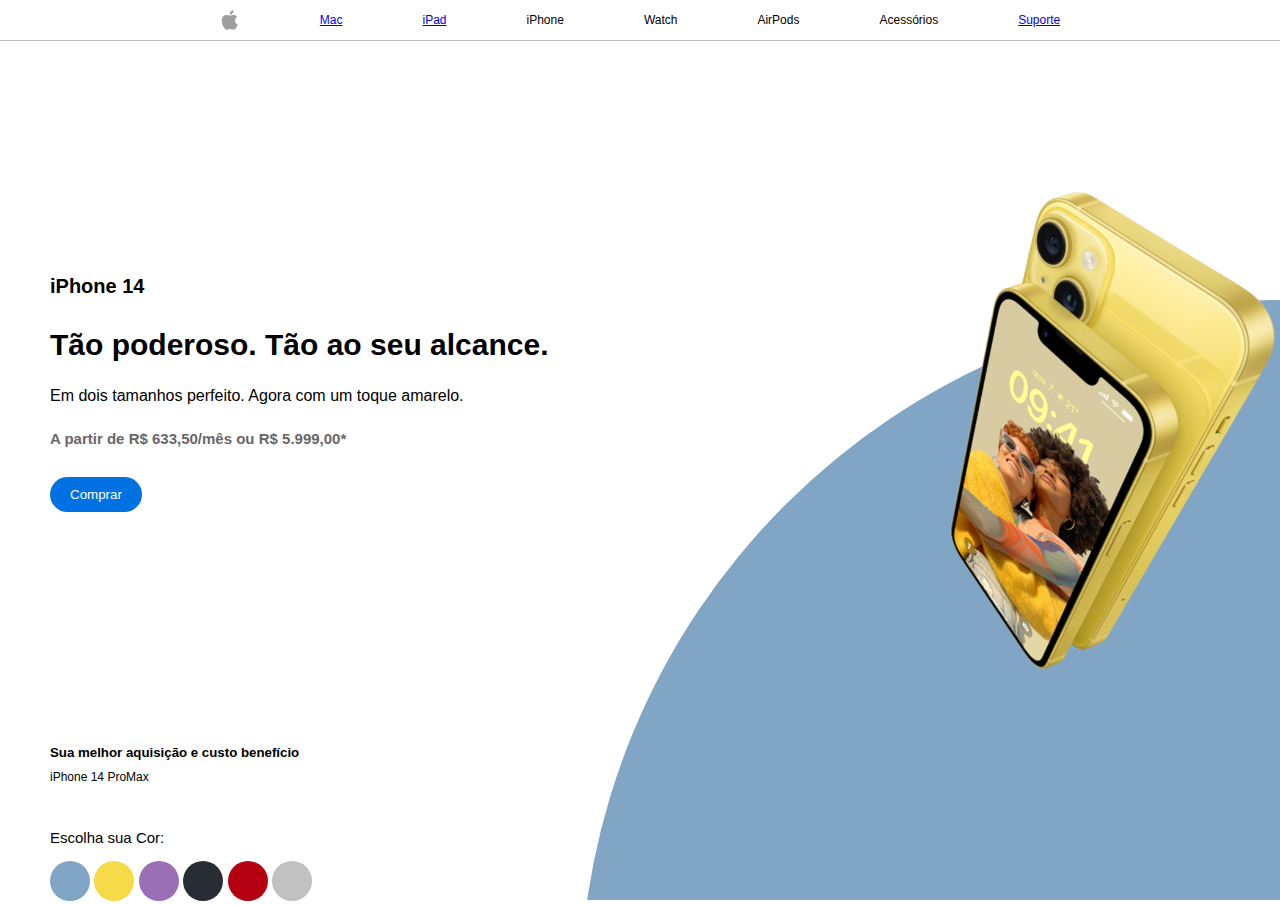
==== Projeto Aplle/index.aplle.html @ dffd0b6b "Primeira alterção apple" ====
<!DOCTYPE html>
<html lang="pt-br">

<head>
    <meta charset="UTF-8">
    <meta name="viewport" content="width=device-width, initial-scale=1.0">
    <link rel="stylesheet" href="apple.css">
    <title> Projeto Aplle</title>
</head>

<body>
    <header>
     <img class="logo-1" src="./img/logo (1).png">
    
        <div class="links">
            <a href="https://www.apple.com/br/">Mac</a>
            <a href="https://www.apple.com/br/ipad/">iPad</a>
            <a>iPhone</a>
            <a>Watch</a>
            <a>AirPods</a>
            <a>Acessórios</a>
            <a href="https://support.apple.com/pt-br?cid=gn-ols-home-hp-tab">Suporte</a>
        </div>
    </header>
    <div class="texto-img">
        <div class="textos">
            <h1 class="titulo-iphone">iPhone 14</h1>
            <h3 class="texto-principal">Tão poderoso. Tão ao seu alcance.</h3>
            <p>Em dois tamanhos perfeito. Agora com um toque amarelo.</p>
            <h3 class="valores">A partir de R$ 633,50/mês ou R$ 5.999,00* </h3>
            <button class="comprar">Comprar</button>
        </div>


        <div class="selecao-comprar">
            <p class="escolha-cor">Escolha sua Cor:</p>
            <button class="azul troca-cor"></button>
            <button class="amarelo troca-cor"></button>
            <button class="roxo troca-cor"></button>
            <button class="preto troca-cor"></button>
            <button class="vermelho troca-cor"></button>
            <button class="branco troca-cor"></button>
        </div>


        <div class="image">
            <img src="./img/iphone-amarelo.png" class="images">
        </div>

    </div>
    <div class="circulo"></div>
    <footer>
        <h5 class="footer">Sua melhor aquisição e custo benefício</h5>
        <p class="text-footer">
            iPhone 14 ProMax
        </p>
    </footer>
</body>

</html>
---- Projeto Aplle/apple.css ----
*{
    font-family: SF Pro Display, sans-serif;
    margin: 0;
    padding: 0;   
    
}
header{
    width: 100%;
    height: 40px;
    border-bottom: 1px solid rgb(192, 189, 189);
    display: flex;
    justify-content: center;
    align-items: center;
    
    
    
}

.logo-1{
    width: 20px;
    height: 20px;
    cursor: pointer;
}

.links{
    display: flex;
    cursor: pointer;
    font-size: 12px;
    margin-left: 80px;
    gap: 80px;
    font-weight: 200;

}

.texto-img{
    display: flex;
    justify-content: space-between;
    align-items: center;
    margin-top: -100px;
    
}
.textos{
    margin: 250px 0 50px 50px;
}
.titulo-iphone{
    font-size: 20px;
    font-weight: 800;
   
}
.texto-principal{
    font-size: 30px;
    font-weight: 800;
    margin: 30px 0 25px 0;
}
p{
   margin-bottom: 25px;
}
.valores{
    color: rgba(107, 102, 102);
    font-size: 15px;
    margin-bottom: 30px;
}
.comprar{
    color: #ffffff;
    padding: 10px 20px;
    cursor: pointer;
    border-radius: 30px;
    border: none;
    background: #0071e3;
    margin-bottom: 50px;
}

.selecao-comprar{
    position: absolute;
    bottom: -5px;
    left: 50px;

}
.escolha-cor{
    font-size: 15px;
    margin: 0;
}
.troca-cor{
    width: 40px;
    height: 40px;
    border-radius: 50px;
    border: none;
    cursor: pointer;
    margin-top: 15px;
}
.image{
    margin-top: 250px;
    z-index: 99;
}
.images{
    width: 330px;
    height: 500px;
    z-index: 99;
}
.azul{
    background-color: #81a5c4;
}

.amarelo{
    background-color: #f7da47;
}
.roxo{
    background-color: #9a6fb6;
}
.preto{
    background-color: #272d33;
}
.vermelho{
    background-color: #b50012;
}

.branco{
    background-color: #c1c1c1;
}

.circulo{
    width: 100%;
    height: 100%;
    background: #81a5c4;
    position: absolute;
    top:0px;
    left: 0px;
    clip-path: circle(700px at right 1000px); 
}

.footer{
    margin-top: 50px;
    margin-left: 50px;
   
}
.text-footer{
    margin-top: 10px;
    margin-left: 50px;
    font-size: 12px;
}
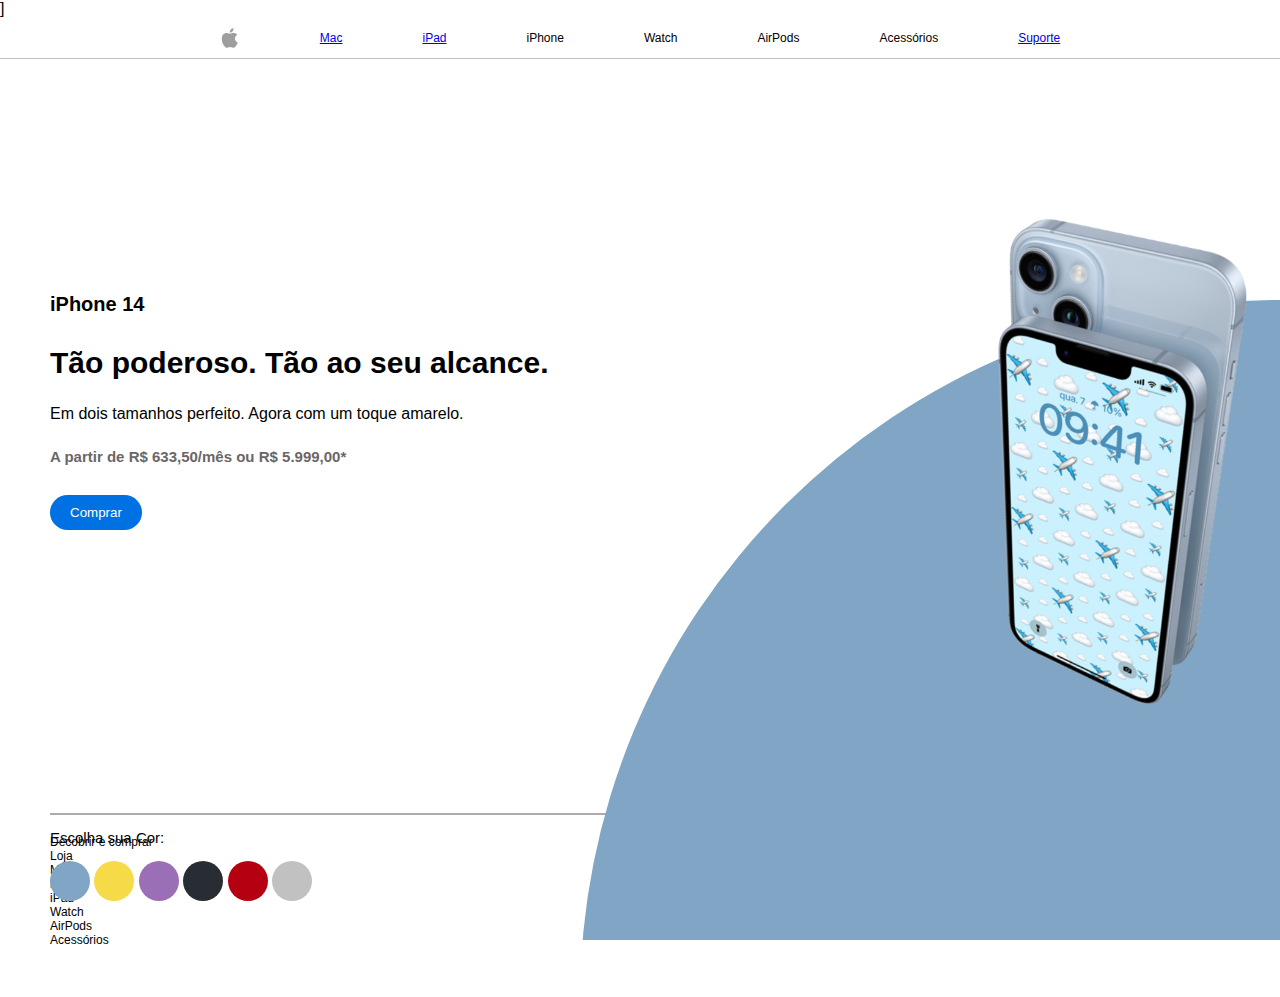
==== commit f11635e9: "Inclusão do JS" ====
--- a/Projeto Aplle/index.aplle.html
+++ b/Projeto Aplle/index.aplle.html
@@ -5,7 +5,8 @@
     <meta charset="UTF-8">
     <meta name="viewport" content="width=device-width, initial-scale=1.0">
     <link rel="stylesheet" href="apple.css">
-    <title> Projeto Aplle</title>
+    <title> Projeto Aplle</title>]
+    <script src="./scripts.js"></script>
 </head>
 
 <body>
@@ -13,13 +14,13 @@
      <img class="logo-1" src="./img/logo (1).png">
     
         <div class="links">
-            <a href="https://www.apple.com/br/">Mac</a>
-            <a href="https://www.apple.com/br/ipad/">iPad</a>
+            <a href="https://www.apple.com/br/" target="_blank">Mac</a>
+            <a href="https://www.apple.com/br/ipad/" target="_blank">iPad</a>
             <a>iPhone</a>
             <a>Watch</a>
             <a>AirPods</a>
             <a>Acessórios</a>
-            <a href="https://support.apple.com/pt-br?cid=gn-ols-home-hp-tab">Suporte</a>
+            <a href="https://support.apple.com/pt-br?cid=gn-ols-home-hp-tab" target="_blank">Suporte</a>
         </div>
     </header>
     <div class="texto-img">
@@ -34,26 +35,33 @@
 
         <div class="selecao-comprar">
             <p class="escolha-cor">Escolha sua Cor:</p>
-            <button class="azul troca-cor"></button>
-            <button class="amarelo troca-cor"></button>
-            <button class="roxo troca-cor"></button>
-            <button class="preto troca-cor"></button>
-            <button class="vermelho troca-cor"></button>
-            <button class="branco troca-cor"></button>
+            <button onclick="trocacor('#81a5c4'); trocaimagem('./img/iphone-azul.png') "class="azul troca-cor"></button>
+            <button onclick="trocacor('#f7da47'); trocaimagem('./img/iphone-amarelo.png') "class="amarelo troca-cor"></button>
+            <button onclick="trocacor('#9a6fb6'); trocaimagem('./img/iphone-roxo.png') "class="roxo troca-cor"></button>
+            <button onclick="trocacor('#272d33'); trocaimagem('./img/iphone-preto.png') "class="preto troca-cor"></button>
+            <button onclick="trocacor('#b50012'); trocaimagem('./img/iphone-vermelho.png') "class="vermelho troca-cor"></button>
+            <button onclick="trocacor('#c1c1c1'); trocaimagem('./img/iphone-branco.png') "class="branco troca-cor"></button>
         </div>
 
 
         <div class="image">
-            <img src="./img/iphone-amarelo.png" class="images">
+            <img src="./img/iphone-azul.png" class="images">
         </div>
 
     </div>
     <div class="circulo"></div>
-    <footer>
-        <h5 class="footer">Sua melhor aquisição e custo benefício</h5>
-        <p class="text-footer">
-            iPhone 14 ProMax
-        </p>
+    <footer class="footer">
+        <ul class="lista1">Decobrir e comprar
+            <li>Loja</li>
+            <li>Mac</li>
+            <li>iPhone</li>
+            <li>iPad</li>
+            <li>Watch</li>
+            <li>AirPods</li>
+            <li>Acessórios</li>
+
+        </ul>
+     
     </footer>
 </body>
 
--- a/Projeto Aplle/apple.css
+++ b/Projeto Aplle/apple.css
@@ -126,6 +126,8 @@
     top:0px;
     left: 0px;
     clip-path: circle(700px at right 1000px); 
+    padding-bottom: 40px;
+
 }
 
 .footer{
@@ -133,8 +135,17 @@
     margin-left: 50px;
    
 }
-.text-footer{
-    margin-top: 10px;
+.footer{
+    margin-top: 100px;
     margin-left: 50px;
     font-size: 12px;
+    padding-bottom: 50px;
+    list-style: none;
+    border-top: 2px solid rgb(177, 170, 170);
+}
+.lista1{
+    list-style: none;
+    margin-top: 20px;
+    font-family: inherit;
+    
 }